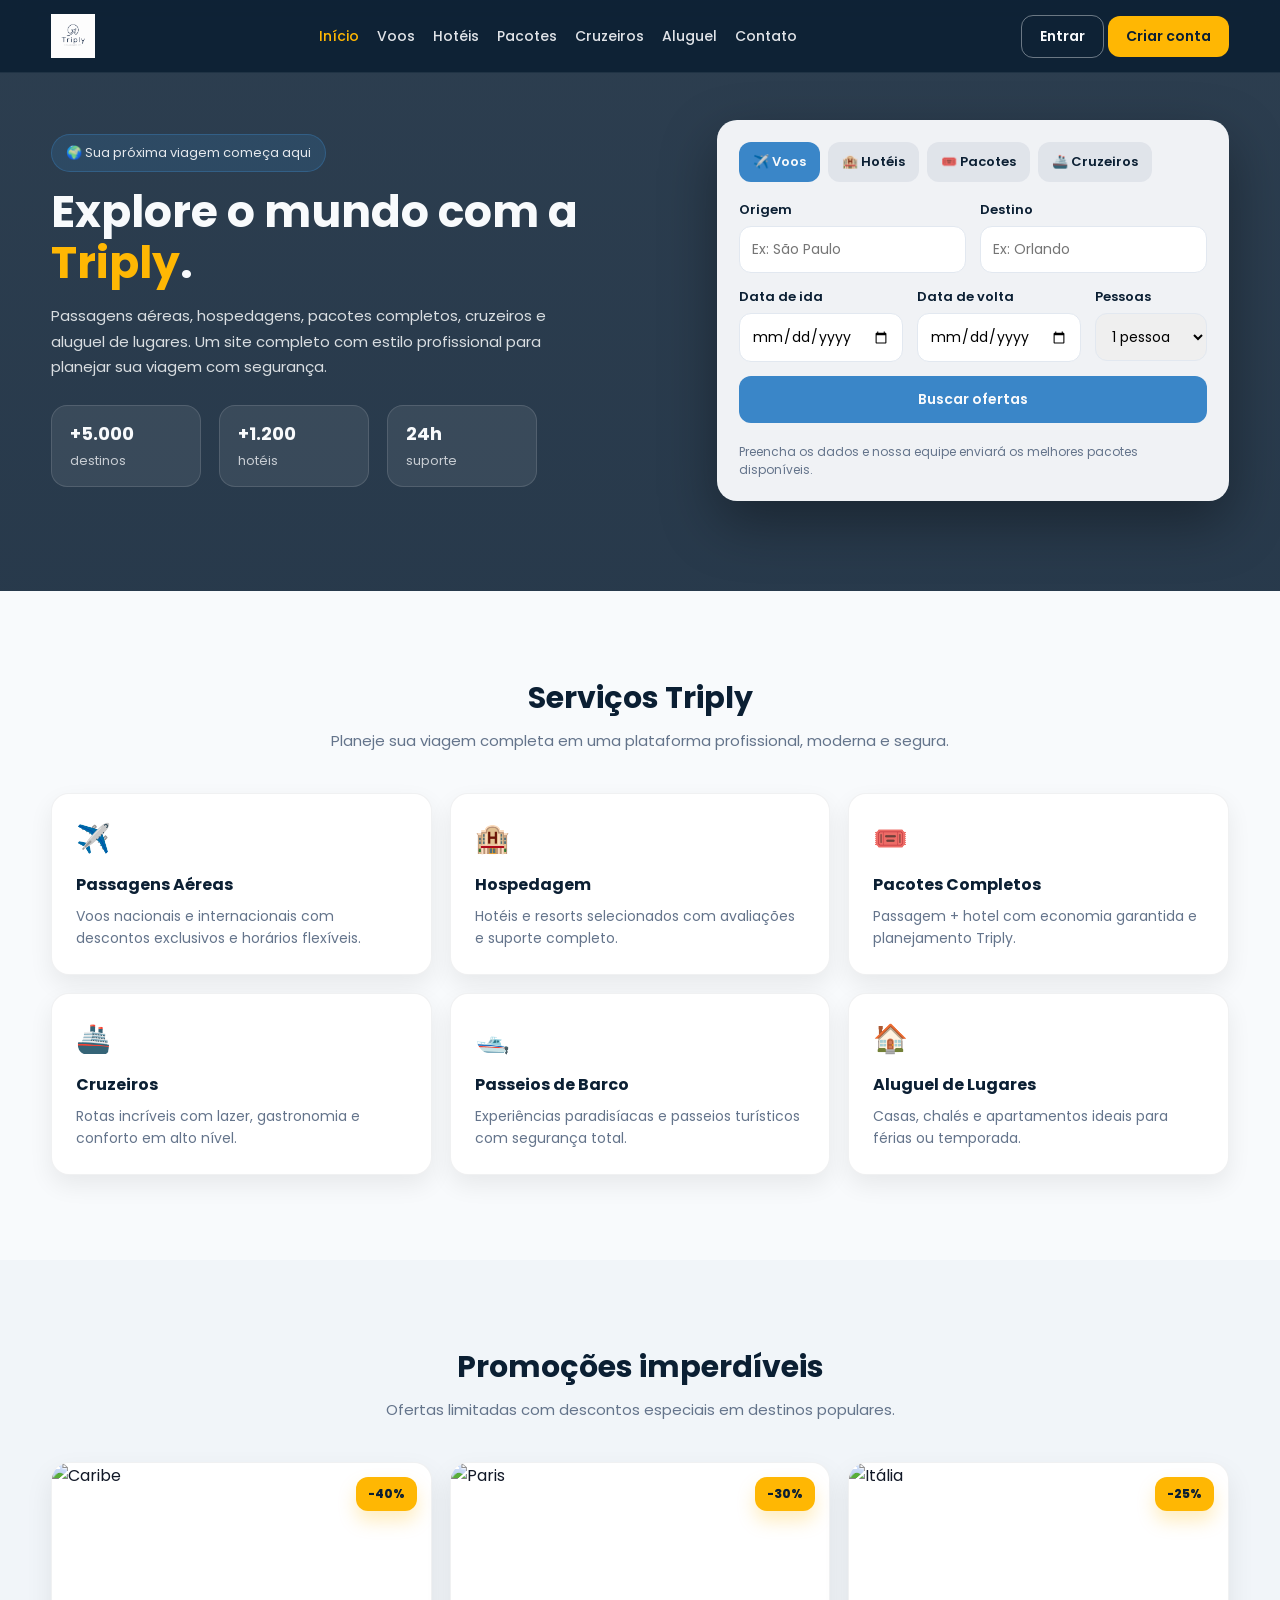
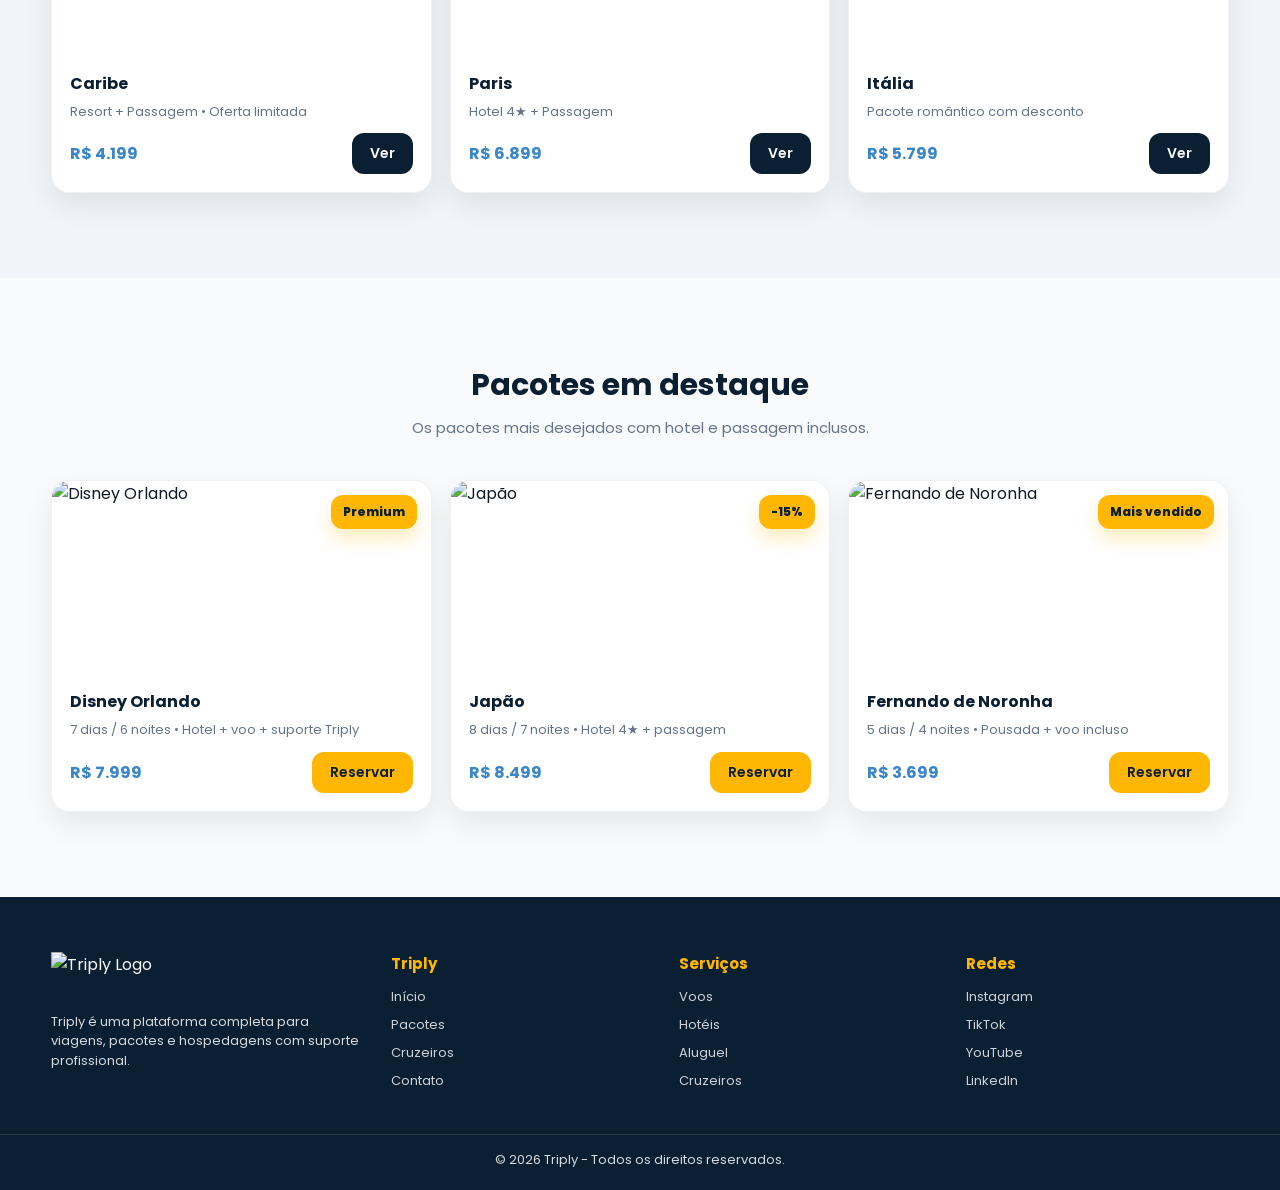
==== assets/index.html @ f58b3bc0 "salvo" ====
<!DOCTYPE html>
<html lang="pt-BR">
<head>
  <meta charset="UTF-8" />
  <meta name="viewport" content="width=device-width, initial-scale=1.0" />
  <title>Triply | Viaje. Descubra. Viva.</title>

  <link rel="preconnect" href="https://fonts.googleapis.com">
  <link rel="preconnect" href="https://fonts.gstatic.com" crossorigin>

  <link href="https://fonts.googleapis.com/css2?family=Poppins:wght@300;400;500;600;700&display=swap" rel="stylesheet">

  <link rel="stylesheet" href="style.css">
</head>

<body>

  <!-- HEADER -->
  <header class="header">
    <div class="container header-inner">

        <a href="index.html">
        <img src="/assets/logo.png" alt="Logo Triply" class="brand-logo">
      </a>

      <nav class="nav">
        <a class="active" href="index.html">Início</a>
        <a href="voos.html">Voos</a>
        <a href="hoteis.html">Hotéis</a>
        <a href="pacotes.html">Pacotes</a>
        <a href="cruzeiros.html">Cruzeiros</a>
        <a href="aluguel.html">Aluguel</a>
        <a href="contato.html">Contato</a>
      </nav>

      <div class="header-actions">
        <a class="btn btn-outline" href="#">Entrar</a>
        <a class="btn btn-primary" href="#">Criar conta</a>
      </div>

    </div>
  </header>

  <!-- HERO -->
  <section class="hero" id="inicio" style="background-image:url('https://images.unsplash.com/photo-1500530855697-b586d89ba3ee?auto=format&fit=crop&w=1600&q=80');">
    <div class="container">

      <div class="hero-inner">

        <div class="hero-text">
          <p class="hero-badge">🌍 Sua próxima viagem começa aqui</p>

          <h1>Explore o mundo com a <span>Triply</span>.</h1>

          <p class="hero-subtitle">
            Passagens aéreas, hospedagens, pacotes completos, cruzeiros e aluguel de lugares.
            Um site completo com estilo profissional para planejar sua viagem com segurança.
          </p>

          <div class="hero-stats">
            <div class="stat">
              <strong>+5.000</strong>
              <span>destinos</span>
            </div>

            <div class="stat">
              <strong>+1.200</strong>
              <span>hotéis</span>
            </div>

            <div class="stat">
              <strong>24h</strong>
              <span>suporte</span>
            </div>
          </div>
        </div>

        <!-- SEARCH BOX -->
        <div class="search-box">

          <div class="search-tabs">
            <button class="tab active" type="button">✈️ Voos</button>
            <button class="tab" type="button">🏨 Hotéis</button>
            <button class="tab" type="button">🎟️ Pacotes</button>
            <button class="tab" type="button">🚢 Cruzeiros</button>
          </div>

          <form class="search-form">

            <div class="form-row">
              <div class="form-group">
                <label for="origem">Origem</label>
                <input type="text" id="origem" placeholder="Ex: São Paulo" required>
              </div>

              <div class="form-group">
                <label for="destino">Destino</label>
                <input type="text" id="destino" placeholder="Ex: Orlando" required>
              </div>
            </div>

            <div class="form-row three">
              <div class="form-group">
                <label for="ida">Data de ida</label>
                <input type="date" id="ida" required>
              </div>

              <div class="form-group">
                <label for="volta">Data de volta</label>
                <input type="date" id="volta">
              </div>

              <div class="form-group">
                <label for="pessoas">Pessoas</label>
                <select id="pessoas">
                  <option>1 pessoa</option>
                  <option>2 pessoas</option>
                  <option>3 pessoas</option>
                  <option>4 pessoas</option>
                  <option>5+ pessoas</option>
                </select>
              </div>
            </div>

            <button class="btn btn-search" type="submit">Buscar ofertas</button>

            <p class="search-note">
              Preencha os dados e nossa equipe enviará os melhores pacotes disponíveis.
            </p>

          </form>
        </div>

      </div>
    </div>
  </section>

  <!-- SERVICES -->
  <section class="section" id="servicos">
    <div class="container">

      <div class="section-header">
        <h2>Serviços Triply</h2>
        <p>
          Planeje sua viagem completa em uma plataforma profissional, moderna e segura.
        </p>
      </div>

      <div class="service-grid">

        <article class="service-card">
          <div class="service-icon">✈️</div>
          <h3>Passagens Aéreas</h3>
          <p>Voos nacionais e internacionais com descontos exclusivos e horários flexíveis.</p>
        </article>

        <article class="service-card">
          <div class="service-icon">🏨</div>
          <h3>Hospedagem</h3>
          <p>Hotéis e resorts selecionados com avaliações e suporte completo.</p>
        </article>

        <article class="service-card">
          <div class="service-icon">🎟️</div>
          <h3>Pacotes Completos</h3>
          <p>Passagem + hotel com economia garantida e planejamento Triply.</p>
        </article>

        <article class="service-card">
          <div class="service-icon">🚢</div>
          <h3>Cruzeiros</h3>
          <p>Rotas incríveis com lazer, gastronomia e conforto em alto nível.</p>
        </article>

        <article class="service-card">
          <div class="service-icon">🛥️</div>
          <h3>Passeios de Barco</h3>
          <p>Experiências paradisíacas e passeios turísticos com segurança total.</p>
        </article>

        <article class="service-card">
          <div class="service-icon">🏠</div>
          <h3>Aluguel de Lugares</h3>
          <p>Casas, chalés e apartamentos ideais para férias ou temporada.</p>
        </article>

      </div>
    </div>
  </section>

  <!-- PROMOÇÕES -->
  <section class="section section-muted" id="promocoes">
    <div class="container">

      <div class="section-header">
        <h2>Promoções imperdíveis</h2>
        <p>Ofertas limitadas com descontos especiais em destinos populares.</p>
      </div>

      <div class="cards-grid">

        <article class="card">
          <div class="card-img-wrap">
            <span class="tag">-40%</span>
            <img src="https://images.unsplash.com/photo-1500375592092-40eb2168fd21?auto=format&fit=crop&w=1400&q=80" alt="Caribe">
          </div>
          <div class="card-body">
            <h3>Caribe</h3>
            <p>Resort + Passagem • Oferta limitada</p>
            <div class="card-footer">
              <strong>R$ 4.199</strong>
              <a href="pacotes.html" class="btn btn-dark">Ver</a>
            </div>
          </div>
        </article>

        <article class="card">
          <div class="card-img-wrap">
            <span class="tag">-30%</span>
            <img src="https://images.unsplash.com/photo-1544989164-31dc3c645987?auto=format&fit=crop&w=1400&q=80" alt="Paris">
          </div>
          <div class="card-body">
            <h3>Paris</h3>
            <p>Hotel 4★ + Passagem</p>
            <div class="card-footer">
              <strong>R$ 6.899</strong>
              <a href="pacotes.html" class="btn btn-dark">Ver</a>
            </div>
          </div>
        </article>

        <article class="card">
          <div class="card-img-wrap">
            <span class="tag">-25%</span>
            <img src="https://images.unsplash.com/photo-1526481280695-3c687fd5432c?auto=format&fit=crop&w=1400&q=80" alt="Itália">
          </div>
          <div class="card-body">
            <h3>Itália</h3>
            <p>Pacote romântico com desconto</p>
            <div class="card-footer">
              <strong>R$ 5.799</strong>
              <a href="pacotes.html" class="btn btn-dark">Ver</a>
            </div>
          </div>
        </article>

      </div>
    </div>
  </section>

  <!-- PACOTES EM DESTAQUE -->
  <section class="section" id="pacotes">
    <div class="container">

      <div class="section-header">
        <h2>Pacotes em destaque</h2>
        <p>Os pacotes mais desejados com hotel e passagem inclusos.</p>
      </div>

      <div class="cards-grid">

        <article class="card">
          <div class="card-img-wrap">
            <span class="tag">Premium</span>
            <img src="https://images.unsplash.com/photo-1502920514313-52581002a659?auto=format&fit=crop&w=1400&q=80" alt="Disney Orlando">
          </div>
          <div class="card-body">
            <h3>Disney Orlando</h3>
            <p>7 dias / 6 noites • Hotel + voo + suporte Triply</p>
            <div class="card-footer">
              <strong>R$ 7.999</strong>
              <a href="pacotes.html" class="btn btn-primary">Reservar</a>
            </div>
          </div>
        </article>

        <article class="card">
          <div class="card-img-wrap">
            <span class="tag">-15%</span>
            <img src="https://images.unsplash.com/photo-1505761671935-60b3a7427bad?auto=format&fit=crop&w=1400&q=80" alt="Japão">
          </div>
          <div class="card-body">
            <h3>Japão</h3>
            <p>8 dias / 7 noites • Hotel 4★ + passagem</p>
            <div class="card-footer">
              <strong>R$ 8.499</strong>
              <a href="pacotes.html" class="btn btn-primary">Reservar</a>
            </div>
          </div>
        </article>

        <article class="card">
          <div class="card-img-wrap">
            <span class="tag">Mais vendido</span>
            <img src="https://images.unsplash.com/photo-1526779259212-939e64788e3f?auto=format&fit=crop&w=1400&q=80" alt="Fernando de Noronha">
          </div>
          <div class="card-body">
            <h3>Fernando de Noronha</h3>
            <p>5 dias / 4 noites • Pousada + voo incluso</p>
            <div class="card-footer">
              <strong>R$ 3.699</strong>
              <a href="pacotes.html" class="btn btn-primary">Reservar</a>
            </div>
          </div>
        </article>

      </div>
    </div>
  </section>

  <!-- FOOTER -->
  <footer class="footer">
    <div class="container footer-inner">

      <div class="footer-brand">
        <img src="assets/logo.png" alt="Triply Logo" class="footer-logo">
        <p>Triply é uma plataforma completa para viagens, pacotes e hospedagens com suporte profissional.</p>
      </div>

      <div class="footer-col">
        <h4>Triply</h4>
        <a href="index.html">Início</a>
        <a href="pacotes.html">Pacotes</a>
        <a href="cruzeiros.html">Cruzeiros</a>
        <a href="contato.html">Contato</a>
      </div>

      <div class="footer-col">
        <h4>Serviços</h4>
        <a href="voos.html">Voos</a>
        <a href="hoteis.html">Hotéis</a>
        <a href="aluguel.html">Aluguel</a>
        <a href="cruzeiros.html">Cruzeiros</a>
      </div>

      <div class="footer-col">
        <h4>Redes</h4>
        <a href="#">Instagram</a>
        <a href="#">TikTok</a>
        <a href="#">YouTube</a>
        <a href="#">LinkedIn</a>
      </div>

    </div>

    <div class="footer-bottom">
      <p>© 2026 Triply - Todos os direitos reservados.</p>
    </div>
  </footer>

</body>
</html>
---- assets/style.css ----
:root {
  --dark-blue: #0B1F33;
  --blue: #3A86C8;
  --yellow: #FFB703;
  --white: #F8FAFC;
  --black: #111827;
  --muted: #f1f5f9;
  --gray: #64748b;
}

* {
  margin: 0;
  padding: 0;
  box-sizing: border-box;
  font-family: "Poppins", sans-serif;
}

html {
  scroll-behavior: smooth;
}

body {
  background: var(--white);
  color: var(--black);
  overflow-x: hidden;
}

img {
  max-width: 100%;
  display: block;
}

.container {
  width: 92%;
  max-width: 1200px;
  margin: auto;
}

/* BUTTONS */
.btn {
  display: inline-flex;
  align-items: center;
  justify-content: center;
  text-decoration: none;
  border: none;
  cursor: pointer;
  font-weight: 600;
  border-radius: 12px;
  padding: 10px 18px;
  transition: 0.25s;
  font-size: 14px;
}

.btn-primary {
  background: var(--yellow);
  color: var(--dark-blue);
}

.btn-primary:hover {
  transform: translateY(-2px);
  box-shadow: 0 12px 25px rgba(255, 183, 3, 0.35);
}

.btn-outline {
  background: transparent;
  color: var(--white);
  border: 1px solid rgba(248, 250, 252, 0.4);
}

.btn-outline:hover {
  border-color: var(--yellow);
  color: var(--yellow);
}

.btn-dark {
  background: var(--dark-blue);
  color: var(--white);
}

.btn-dark:hover {
  background: var(--blue);
}

/* HEADER */
.header {
  position: fixed;
  top: 0;
  width: 100%;
  z-index: 999;
  padding: 14px 0;
  background: rgba(11, 31, 51, 0.88);
  backdrop-filter: blur(14px);
  border-bottom: 1px solid rgba(248, 250, 252, 0.08);
}

.header-inner {
  display: flex;
  align-items: center;
  justify-content: space-between;
  gap: 18px;
}

.brand-logo {
  height: 44px;
}

.nav {
  display: flex;
  gap: 18px;
}

.nav a {
  color: rgba(248, 250, 252, 0.9);
  text-decoration: none;
  font-size: 14px;
  font-weight: 500;
  transition: 0.25s;
}

.nav a:hover,
.nav a.active {
  color: var(--yellow);
}

/* HERO */
.hero {
  padding-top: 120px;
  padding-bottom: 90px;
  background-size: cover;
  background-position: center;
  position: relative;
}

.hero::before {
  content: "";
  position: absolute;
  inset: 0;
  background: linear-gradient(rgba(11, 31, 51, 0.86), rgba(11, 31, 51, 0.88));
}

.hero .container {
  position: relative;
  z-index: 2;
}

.hero-inner {
  display: grid;
  grid-template-columns: 1.1fr 0.9fr;
  gap: 40px;
  align-items: center;
}

.hero-badge {
  display: inline-block;
  background: rgba(58, 134, 200, 0.18);
  color: rgba(248, 250, 252, 0.9);
  border: 1px solid rgba(58, 134, 200, 0.35);
  padding: 8px 14px;
  border-radius: 999px;
  font-size: 13px;
  margin-bottom: 15px;
}

.hero-text h1 {
  color: var(--white);
  font-size: 44px;
  line-height: 1.15;
  margin-bottom: 15px;
}

.hero-text h1 span {
  color: var(--yellow);
}

.hero-subtitle {
  color: rgba(248, 250, 252, 0.85);
  font-size: 15px;
  line-height: 1.7;
  max-width: 520px;
}

.hero-stats {
  margin-top: 25px;
  display: flex;
  gap: 18px;
  flex-wrap: wrap;
}

.stat {
  background: rgba(248, 250, 252, 0.08);
  border: 1px solid rgba(248, 250, 252, 0.12);
  border-radius: 16px;
  padding: 14px 18px;
  min-width: 150px;
}

.stat strong {
  color: var(--white);
  font-size: 18px;
  display: block;
}

.stat span {
  color: rgba(248, 250, 252, 0.75);
  font-size: 13px;
}

/* SEARCH BOX */
.search-box {
  background: rgba(248, 250, 252, 0.96);
  border-radius: 20px;
  padding: 22px;
  box-shadow: 0 22px 55px rgba(0, 0, 0, 0.35);
}

.search-tabs {
  display: flex;
  gap: 8px;
  flex-wrap: wrap;
  margin-bottom: 18px;
}

.tab {
  border: none;
  background: rgba(148, 163, 184, 0.18);
  padding: 10px 14px;
  border-radius: 12px;
  font-weight: 600;
  font-size: 13px;
  cursor: pointer;
  transition: 0.25s;
  color: var(--dark-blue);
}

.tab.active {
  background: var(--blue);
  color: var(--white);
}

.search-form {
  display: flex;
  flex-direction: column;
  gap: 14px;
}

.form-row {
  display: grid;
  grid-template-columns: repeat(2, 1fr);
  gap: 14px;
}

.form-row.three {
  grid-template-columns: repeat(3, 1fr);
}

.form-group label {
  display: block;
  font-size: 13px;
  font-weight: 600;
  color: var(--dark-blue);
  margin-bottom: 6px;
}

.form-group input,
.form-group select {
  width: 100%;
  padding: 12px;
  border-radius: 12px;
  border: 1px solid #e2e8f0;
  outline: none;
  font-size: 14px;
}

.form-group input:focus,
.form-group select:focus {
  border: 1px solid var(--blue);
}

.btn-search {
  width: 100%;
  padding: 13px;
  background: var(--blue);
  color: var(--white);
}

.btn-search:hover {
  transform: translateY(-2px);
  box-shadow: 0 15px 35px rgba(58, 134, 200, 0.35);
}

.search-note {
  font-size: 12px;
  color: var(--gray);
  margin-top: 6px;
  line-height: 1.5;
}

/* SECTIONS */
.section {
  padding: 85px 0;
}

.section-muted {
  background: var(--muted);
}

.section-header {
  text-align: center;
  margin-bottom: 40px;
}

.section-header h2 {
  font-size: 30px;
  color: var(--dark-blue);
  margin-bottom: 8px;
}

.section-header p {
  color: var(--gray);
  font-size: 15px;
  max-width: 650px;
  margin: auto;
  line-height: 1.6;
}

/* SERVICES */
.service-grid {
  display: grid;
  grid-template-columns: repeat(3, 1fr);
  gap: 18px;
}

.service-card {
  background: white;
  border-radius: 18px;
  padding: 24px;
  box-shadow: 0 10px 25px rgba(0, 0, 0, 0.07);
  transition: 0.25s;
  border: 1px solid rgba(15, 23, 42, 0.06);
}

.service-card:hover {
  transform: translateY(-6px);
  border-left: 5px solid var(--yellow);
}

.service-icon {
  font-size: 28px;
  margin-bottom: 12px;
}

.service-card h3 {
  font-size: 16px;
  color: var(--dark-blue);
  margin-bottom: 8px;
}

.service-card p {
  font-size: 14px;
  color: var(--gray);
  line-height: 1.6;
}

/* GRID CARDS */
.cards-grid {
  display: grid;
  grid-template-columns: repeat(3, 1fr);
  gap: 18px;
}

/* CARD BASE */
.card {
  background: white;
  border-radius: 18px;
  overflow: hidden;
  box-shadow: 0 12px 28px rgba(0, 0, 0, 0.08);
  border: 1px solid rgba(15, 23, 42, 0.06);
  transition: 0.25s;
}

.card:hover {
  transform: translateY(-6px);
}

.card img {
  width: 100%;
  height: 190px;
  object-fit: cover;
}

.card-body {
  padding: 18px;
}

.card-body h3 {
  font-size: 16px;
  color: var(--dark-blue);
  margin-bottom: 6px;
}

.card-body p {
  font-size: 13px;
  color: var(--gray);
  margin-bottom: 12px;
  line-height: 1.5;
}

.card-footer {
  display: flex;
  justify-content: space-between;
  align-items: center;
  gap: 12px;
}

.card-footer strong {
  font-size: 16px;
  color: var(--blue);
}

/* TAG DISCOUNT */
.tag {
  position: absolute;
  top: 14px;
  right: 14px;
  background: var(--yellow);
  color: var(--dark-blue);
  padding: 8px 12px;
  border-radius: 12px;
  font-weight: 800;
  font-size: 12px;
  box-shadow: 0 10px 18px rgba(255, 183, 3, 0.25);
}

.card-img-wrap {
  position: relative;
}

/* CONTACT */
.contact-grid {
  display: grid;
  grid-template-columns: 1.2fr 0.8fr;
  gap: 20px;
  align-items: start;
}

.contact-form {
  background: white;
  border-radius: 18px;
  padding: 22px;
  box-shadow: 0 12px 28px rgba(0, 0, 0, 0.07);
  border: 1px solid rgba(15, 23, 42, 0.06);
  display: flex;
  flex-direction: column;
  gap: 14px;
}

.input-row {
  display: grid;
  grid-template-columns: repeat(2, 1fr);
  gap: 14px;
}

.input-group label {
  display: block;
  margin-bottom: 6px;
  font-weight: 600;
  font-size: 13px;
  color: var(--dark-blue);
}

.input-group input,
.input-group textarea {
  width: 100%;
  padding: 12px;
  border-radius: 12px;
  border: 1px solid #e2e8f0;
  outline: none;
  font-size: 14px;
}

.input-group textarea {
  height: 120px;
  resize: none;
}

.input-group input:focus,
.input-group textarea:focus {
  border: 1px solid var(--blue);
}

.contact-info {
  display: flex;
  flex-direction: column;
  gap: 14px;
}

.info-box {
  background: white;
  border-radius: 18px;
  padding: 18px;
  box-shadow: 0 12px 28px rgba(0, 0, 0, 0.06);
  border: 1px solid rgba(15, 23, 42, 0.06);
}

.info-box h3 {
  color: var(--dark-blue);
  font-size: 15px;
  margin-bottom: 8px;
}

.info-box p {
  color: var(--gray);
  font-size: 13px;
  line-height: 1.6;
}

.info-box.highlight {
  background: linear-gradient(135deg, rgba(58, 134, 200, 0.18), rgba(255, 183, 3, 0.16));
  border: 1px solid rgba(58, 134, 200, 0.25);
}

/* FOOTER */
.footer {
  background: var(--dark-blue);
  padding: 55px 0 20px;
  color: var(--white);
}

.footer-inner {
  display: grid;
  grid-template-columns: 1.2fr repeat(3, 1fr);
  gap: 25px;
}

.footer-logo {
  height: 50px;
  margin-bottom: 10px;
}

.footer-brand p {
  opacity: 0.85;
  font-size: 13px;
  line-height: 1.5;
}

.footer-col h4 {
  margin-bottom: 12px;
  color: var(--yellow);
  font-size: 15px;
}

.footer-col a {
  display: block;
  text-decoration: none;
  color: rgba(248, 250, 252, 0.82);
  margin-bottom: 8px;
  font-size: 13px;
  transition: 0.25s;
}

.footer-col a:hover {
  color: var(--yellow);
}

.footer-bottom {
  border-top: 1px solid rgba(248, 250, 252, 0.14);
  margin-top: 35px;
  padding-top: 15px;
  text-align: center;
  opacity: 0.85;
  font-size: 13px;
}

/* RESPONSIVE */
@media (max-width: 1100px) {
  .hero-inner {
    grid-template-columns: 1fr;
  }

  .cards-grid {
    grid-template-columns: repeat(2, 1fr);
  }

  .service-grid {
    grid-template-columns: repeat(2, 1fr);
  }

  .contact-grid {
    grid-template-columns: 1fr;
  }

  .footer-inner {
    grid-template-columns: repeat(2, 1fr);
  }
}

@media (max-width: 720px) {
  .nav {
    display: none;
  }

  .hero-text h1 {
    font-size: 34px;
  }

  .form-row,
  .form-row.three {
    grid-template-columns: 1fr;
  }

  .service-grid {
    grid-template-columns: 1fr;
  }

  .cards-grid {
    grid-template-columns: 1fr;
  }

  .input-row {
    grid-template-columns: 1fr;
  }

  .footer-inner {
    grid-template-columns: 1fr;
  }
}

@media (max-width: 420px) {
  .hero-text h1 {
    font-size: 28px;
  }

  .hero-stats {
    flex-direction: column;
  }

  .stat {
    width: 100%;
  }
}
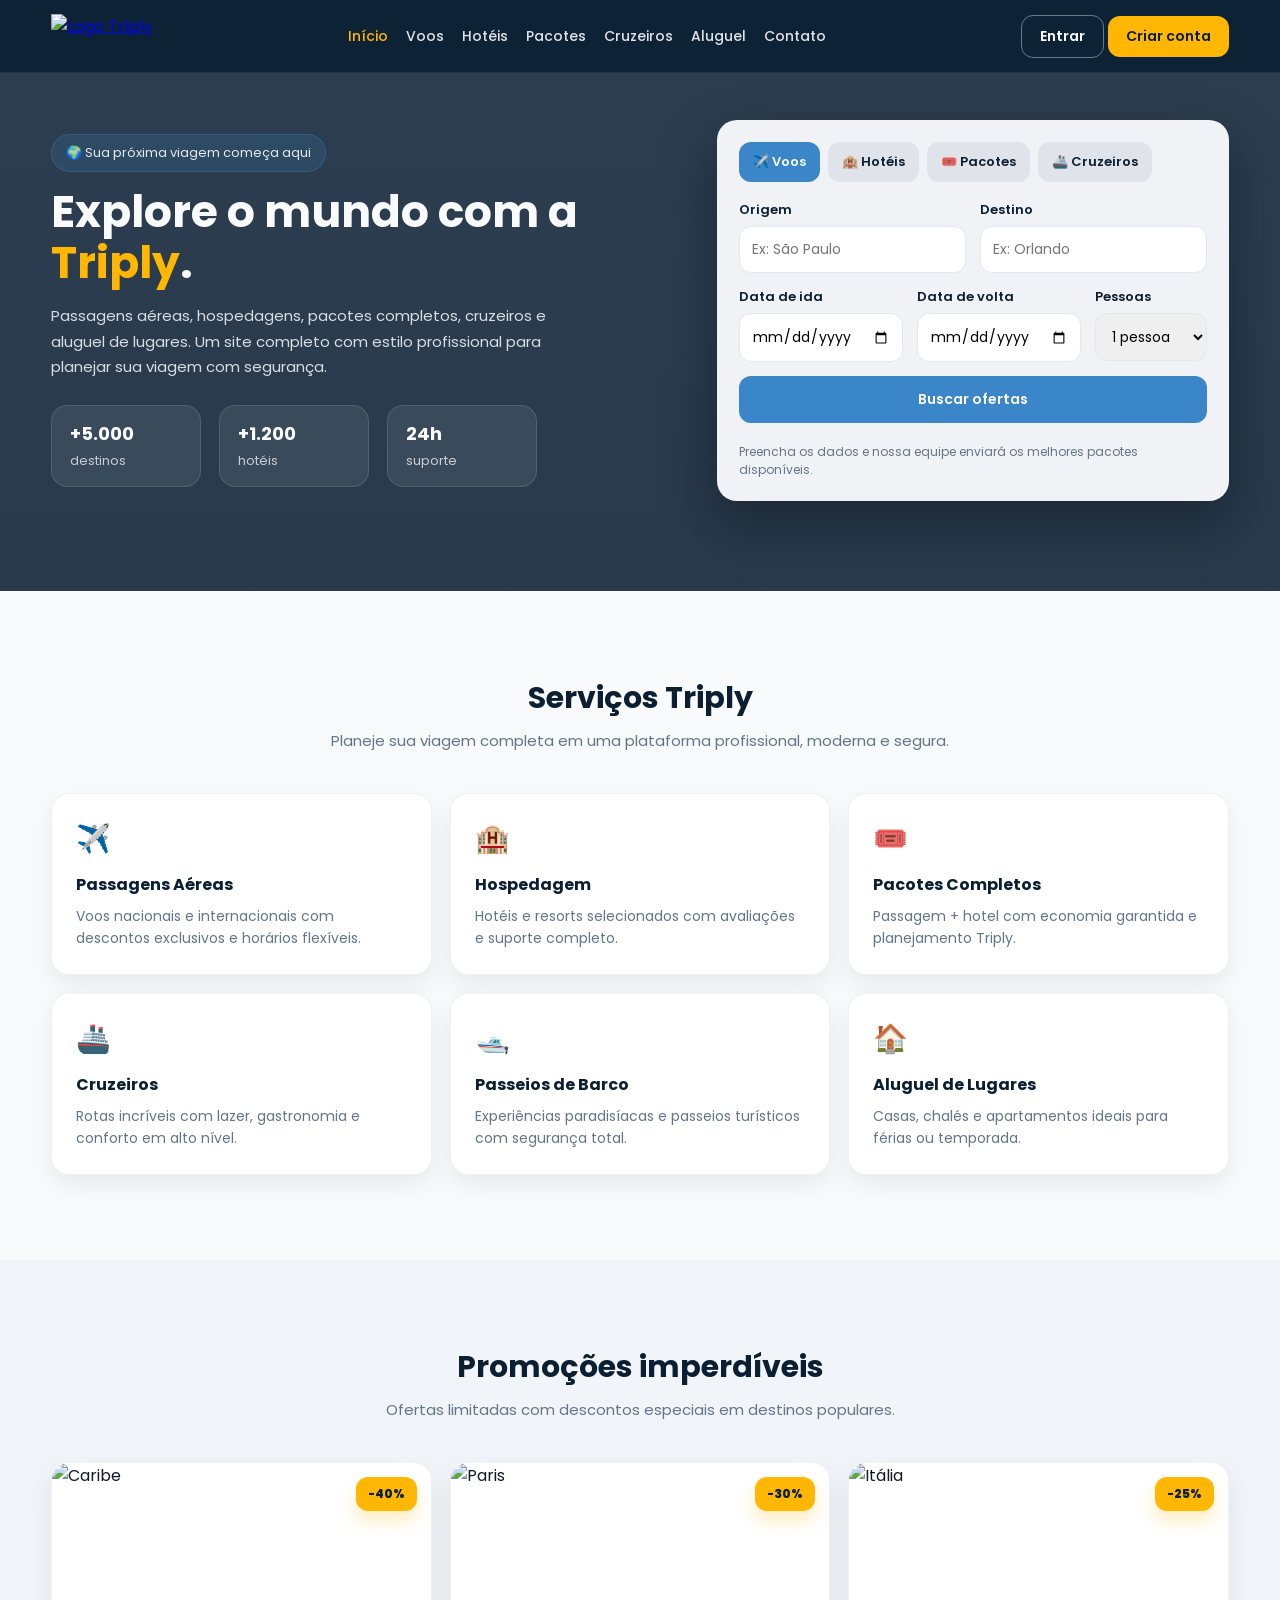
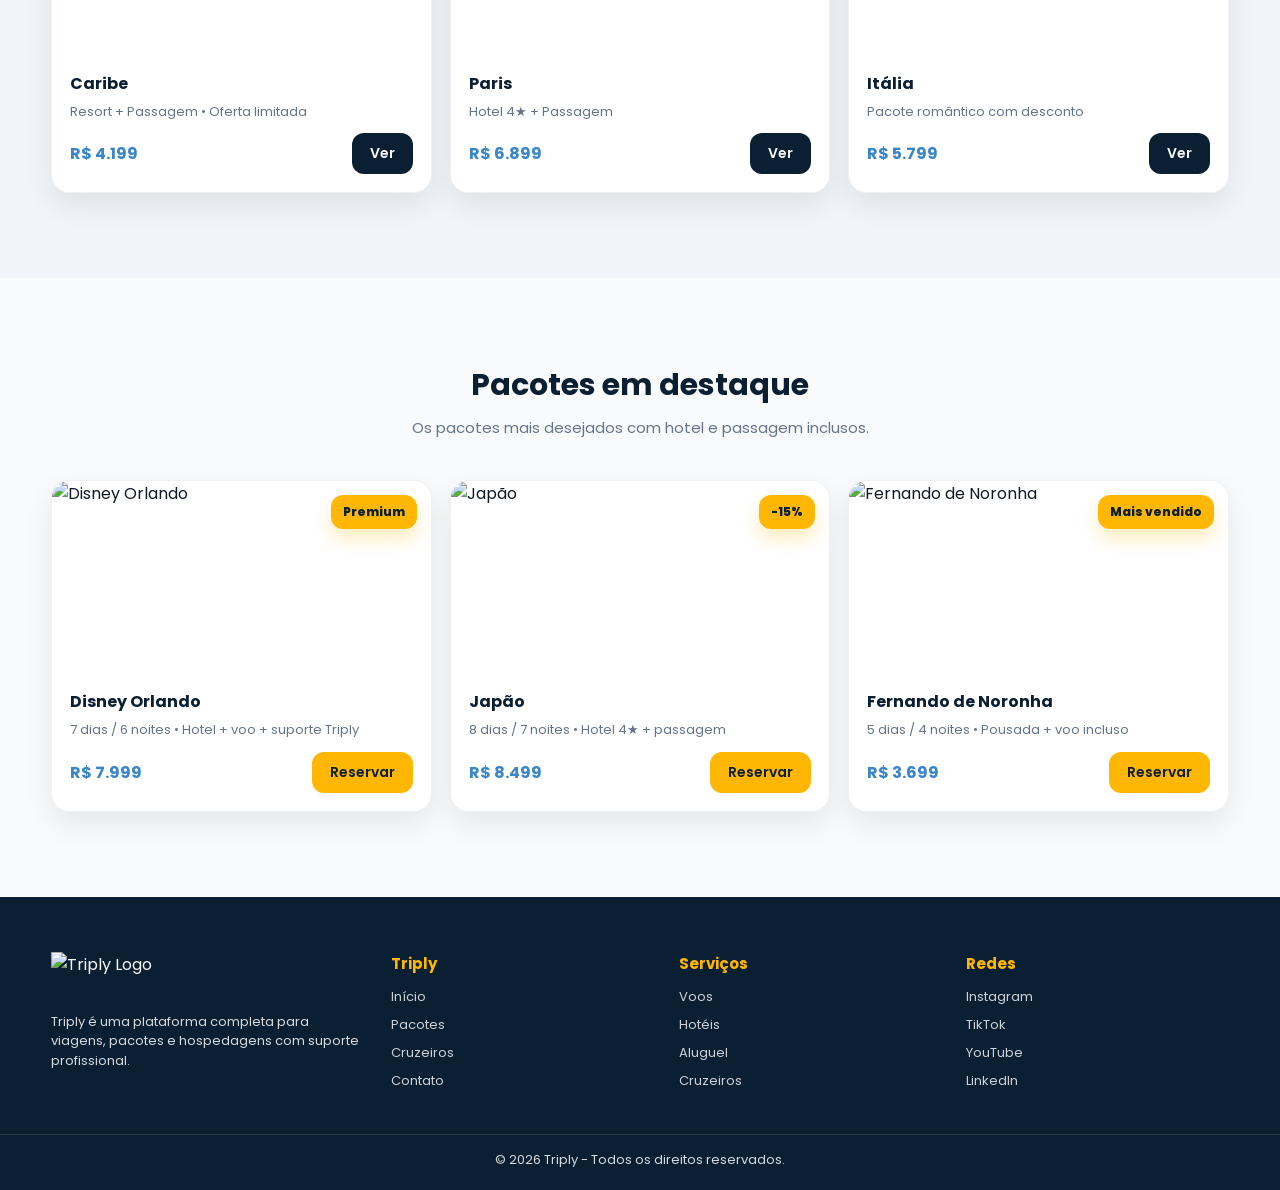
==== commit 5b721051: ".." ====
--- a/assets/index.html
+++ b/assets/index.html
@@ -19,8 +19,8 @@
   <header class="header">
     <div class="container header-inner">
 
-        <a href="index.html">
-        <img src="/assets/logo.png" alt="Logo Triply" class="brand-logo">
+       <a href="index.html">
+        <img src="assets/logo.png" alt="Logo Triply" class="brand-logo">
       </a>
 
       <nav class="nav">
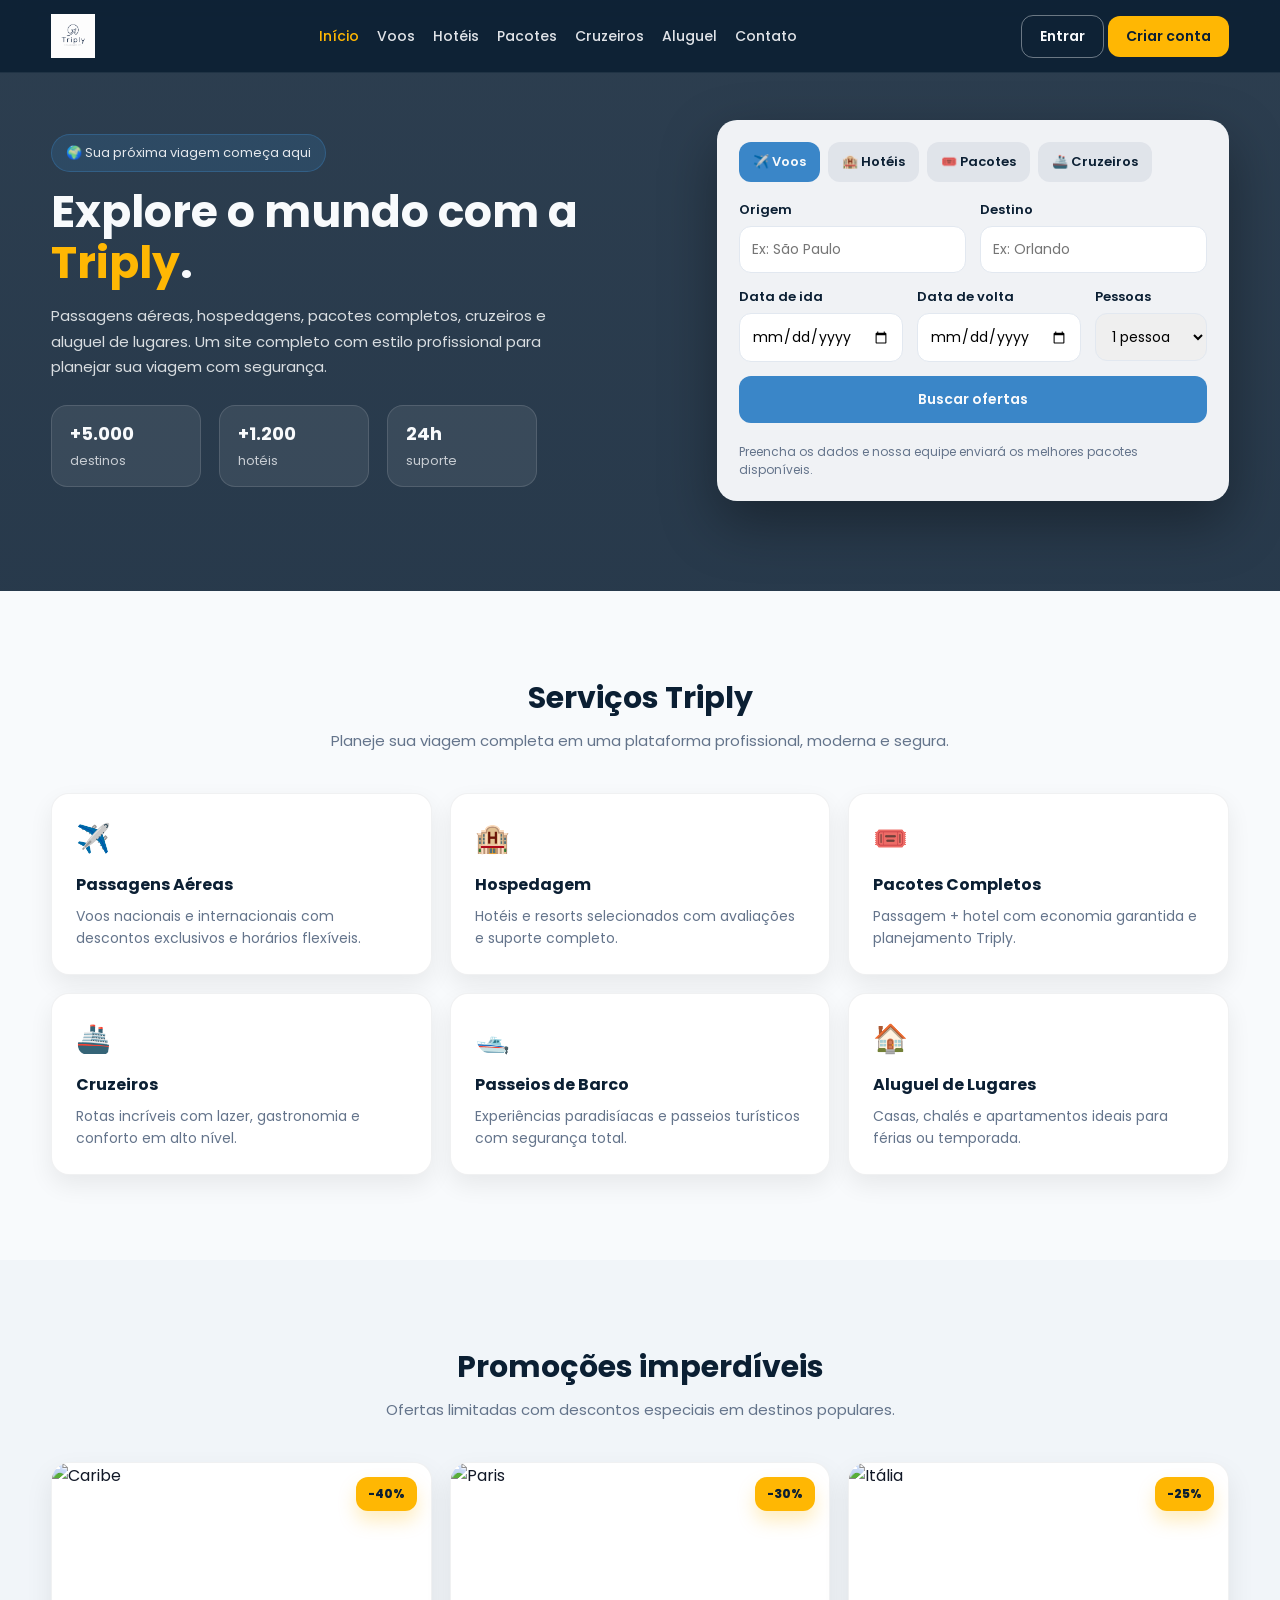
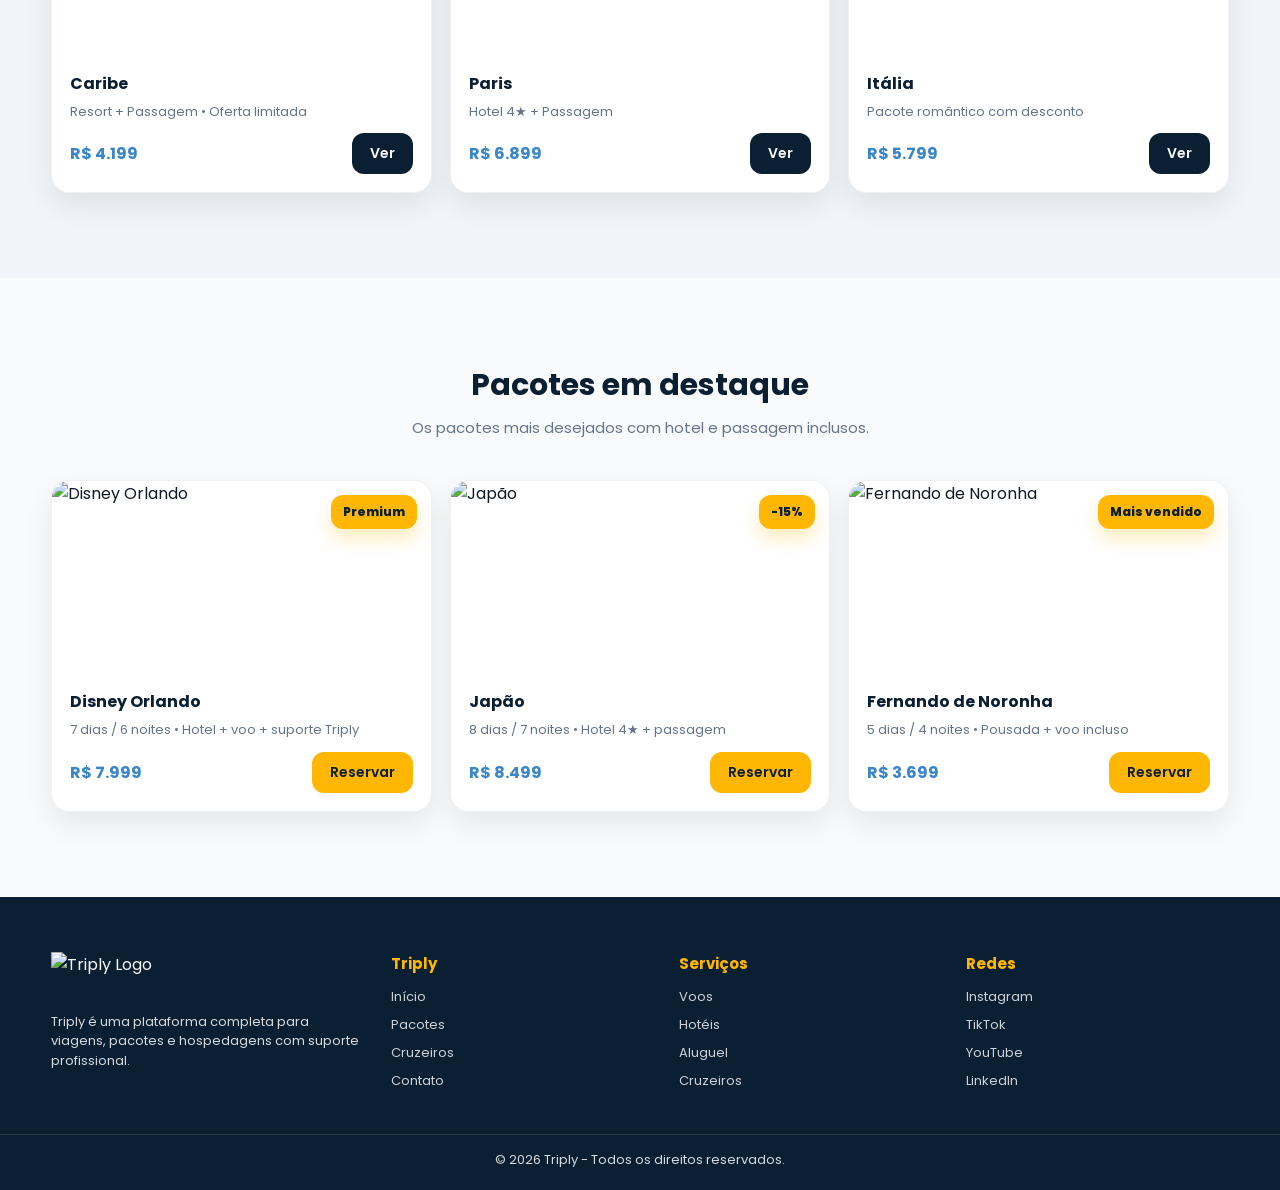
==== commit 2b8aaafc: "salvoo" ====
--- a/assets/index.html
+++ b/assets/index.html
@@ -19,8 +19,8 @@
   <header class="header">
     <div class="container header-inner">
 
-       <a href="index.html">
-        <img src="assets/logo.png" alt="Logo Triply" class="brand-logo">
+        <a href="index.html">
+        <img src="logo.png" alt="Logo Triply" class="brand-logo">
       </a>
 
       <nav class="nav">
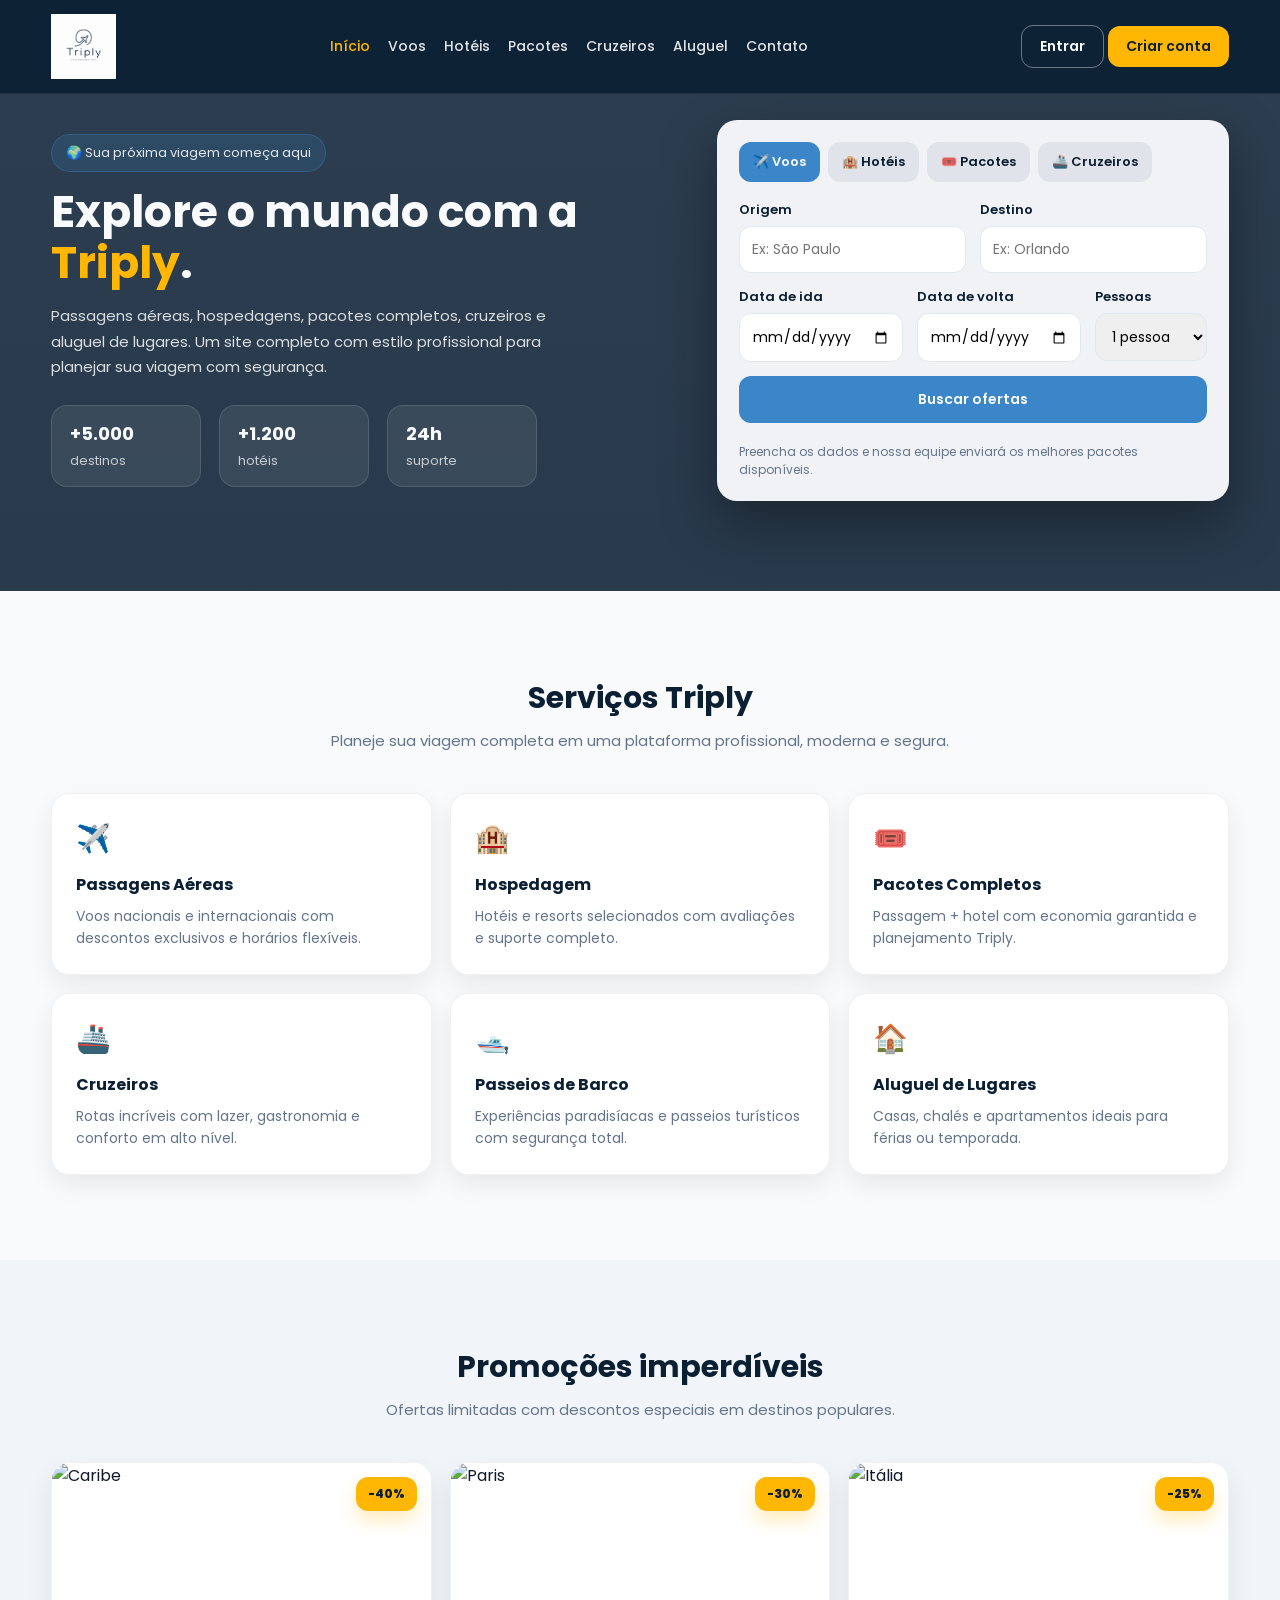
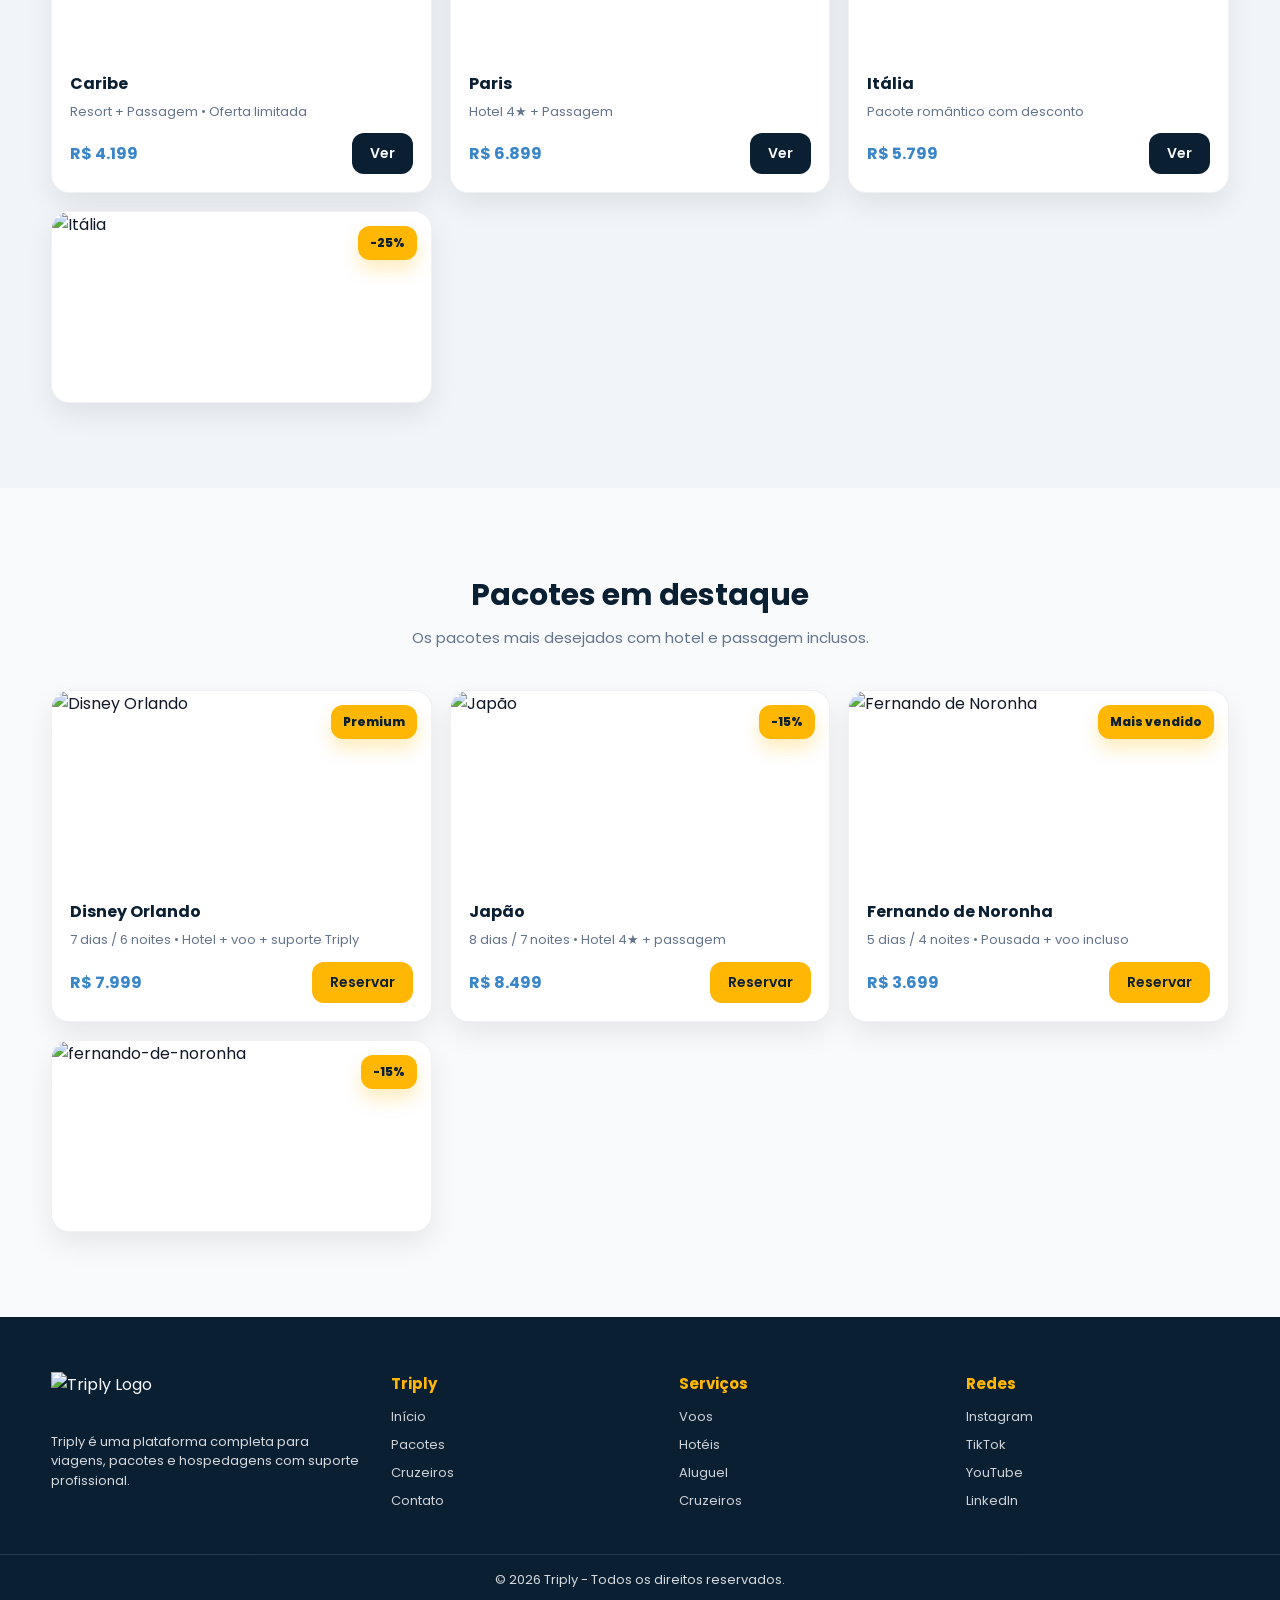
==== commit 46f00e86: "." ====
--- a/assets/index.html
+++ b/assets/index.html
@@ -234,6 +234,8 @@
             <span class="tag">-25%</span>
             <img src="https://images.unsplash.com/photo-1526481280695-3c687fd5432c?auto=format&fit=crop&w=1400&q=80" alt="Itália">
           </div>
+
+
           <div class="card-body">
             <h3>Itália</h3>
             <p>Pacote romântico com desconto</p>
@@ -243,7 +245,12 @@
             </div>
           </div>
         </article>
-
+        
+<article class="card">
+          <div class="card-img-wrap">
+            <span class="tag">-25%</span>
+            <img src="https://www1.folha.uol.com.br/turismo/2019/05/seis-viagens-de-carro-para-fazer-na-italia-durante-o-verao-europeu.shtml" alt="Itália">
+          </div>
       </div>
     </div>
   </section>
@@ -279,6 +286,7 @@
             <span class="tag">-15%</span>
             <img src="https://images.unsplash.com/photo-1505761671935-60b3a7427bad?auto=format&fit=crop&w=1400&q=80" alt="Japão">
           </div>
+
           <div class="card-body">
             <h3>Japão</h3>
             <p>8 dias / 7 noites • Hotel 4★ + passagem</p>
@@ -294,6 +302,7 @@
             <span class="tag">Mais vendido</span>
             <img src="https://images.unsplash.com/photo-1526779259212-939e64788e3f?auto=format&fit=crop&w=1400&q=80" alt="Fernando de Noronha">
           </div>
+
           <div class="card-body">
             <h3>Fernando de Noronha</h3>
             <p>5 dias / 4 noites • Pousada + voo incluso</p>
@@ -303,7 +312,11 @@
             </div>
           </div>
         </article>
-
+       <article class="card">
+          <div class="card-img-wrap">
+            <span class="tag">-15%</span>
+            <img src="https://revistasagarana.com.br/fernando-de-noronha/" alt=" fernando-de-noronha">
+          </div>
       </div>
     </div>
   </section>
--- a/assets/style.css
+++ b/assets/style.css
@@ -101,7 +101,9 @@
 }
 
 .brand-logo {
-  height: 44px;
+  height: 65px;
+  width: auto;
+  object-fit: contain;
 }
 
 .nav {
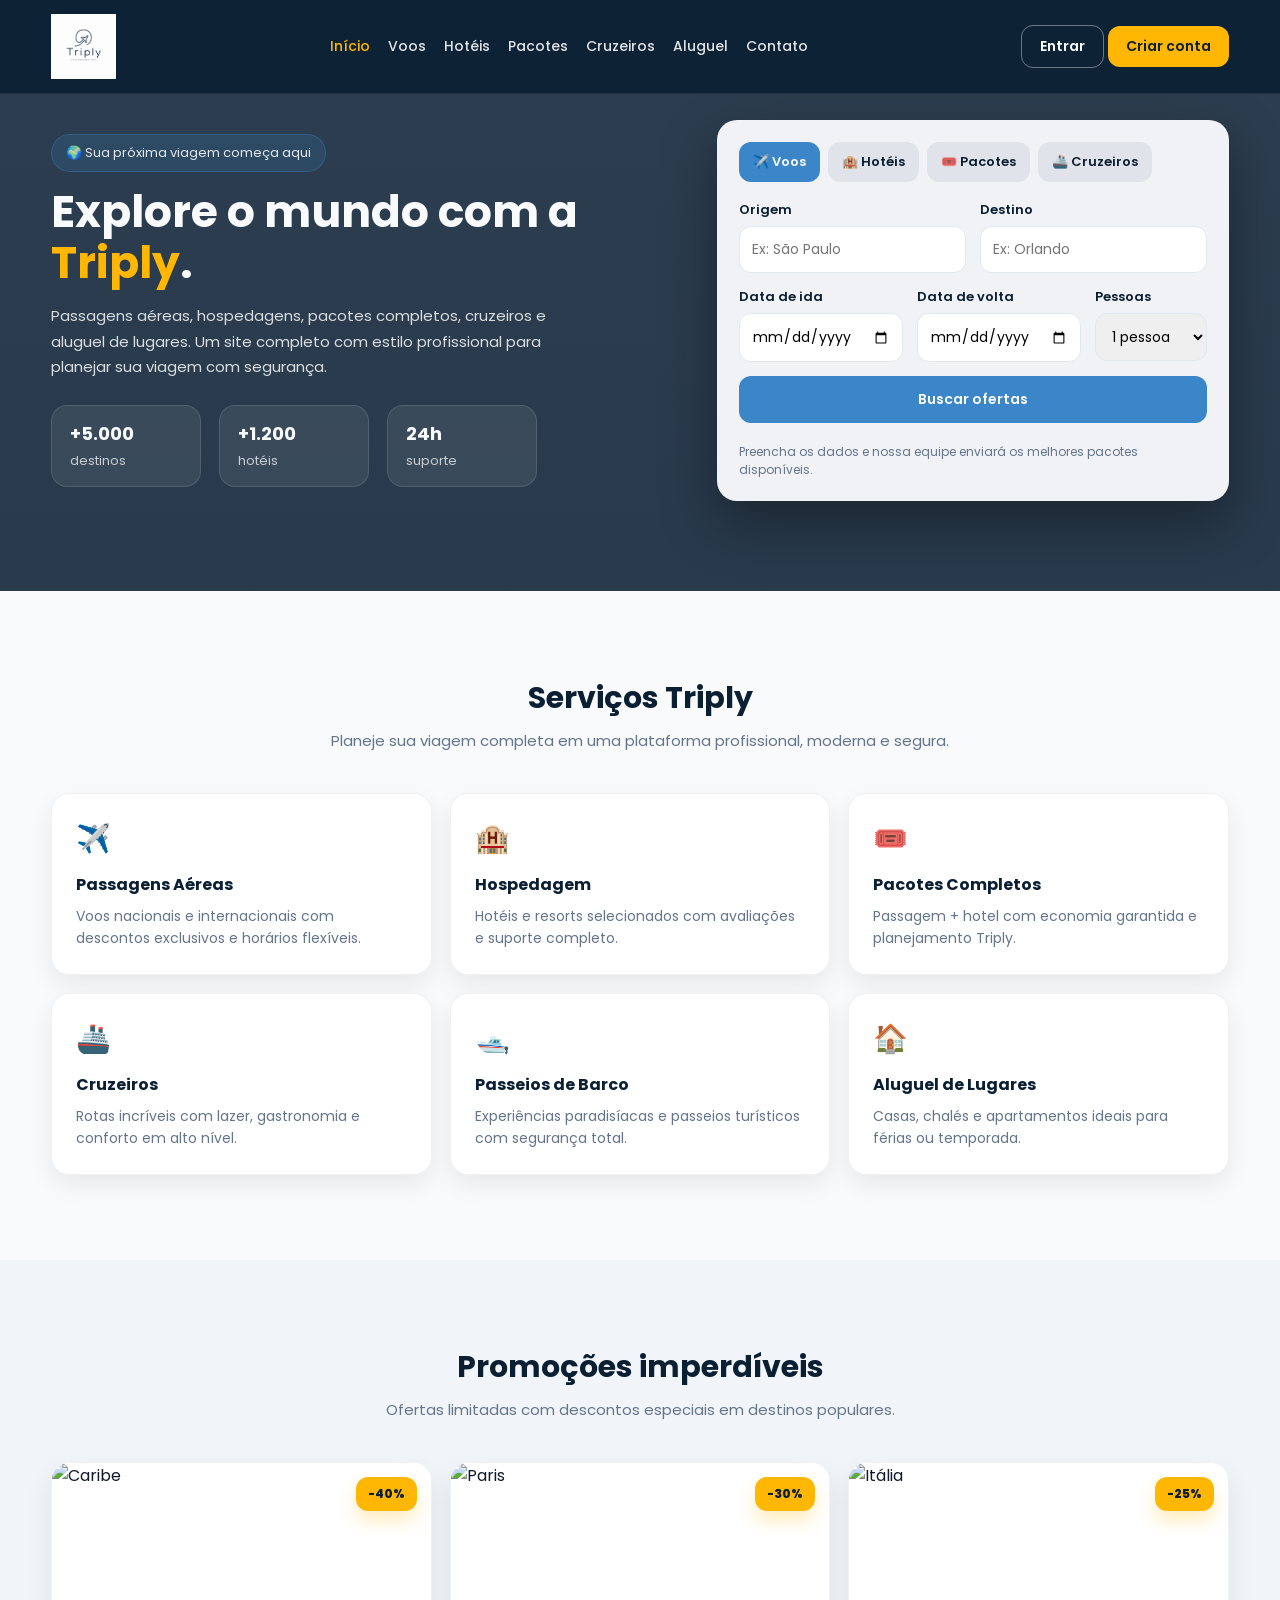
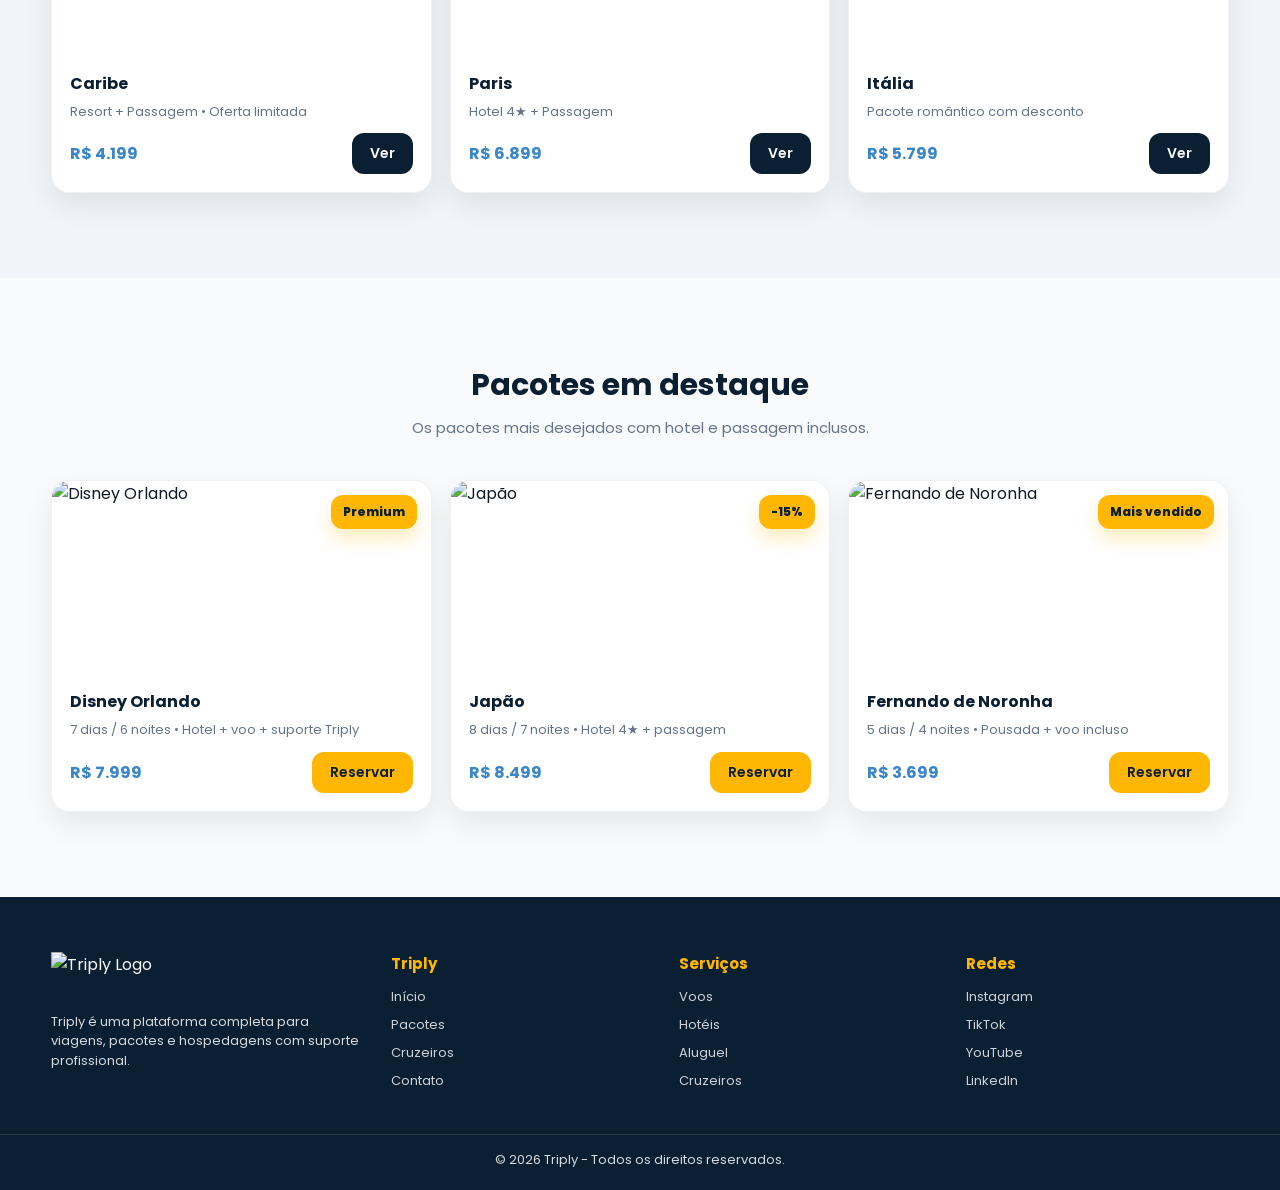
==== commit a593cc83: "final" ====
--- a/assets/index.html
+++ b/assets/index.html
@@ -217,7 +217,7 @@
         <article class="card">
           <div class="card-img-wrap">
             <span class="tag">-30%</span>
-            <img src="https://images.unsplash.com/photo-1544989164-31dc3c645987?auto=format&fit=crop&w=1400&q=80" alt="Paris">
+            <img src="https://m.media-amazon.com/images/I/81W8cXgfrQL._AC_UF894,1000_QL80_.jpg" alt="Paris">
           </div>
           <div class="card-body">
             <h3>Paris</h3>
@@ -232,7 +232,7 @@
         <article class="card">
           <div class="card-img-wrap">
             <span class="tag">-25%</span>
-            <img src="https://images.unsplash.com/photo-1526481280695-3c687fd5432c?auto=format&fit=crop&w=1400&q=80" alt="Itália">
+            <img src="https://f.i.uol.com.br/fotografia/2019/05/10/15575213435cd5e3bf6c945_1557521343_3x2_md.jpg" alt="Itália">
           </div>
 
 
@@ -245,14 +245,6 @@
             </div>
           </div>
         </article>
-        
-<article class="card">
-          <div class="card-img-wrap">
-            <span class="tag">-25%</span>
-            <img src="https://www1.folha.uol.com.br/turismo/2019/05/seis-viagens-de-carro-para-fazer-na-italia-durante-o-verao-europeu.shtml" alt="Itália">
-          </div>
-      </div>
-    </div>
   </section>
 
   <!-- PACOTES EM DESTAQUE -->
@@ -286,7 +278,6 @@
             <span class="tag">-15%</span>
             <img src="https://images.unsplash.com/photo-1505761671935-60b3a7427bad?auto=format&fit=crop&w=1400&q=80" alt="Japão">
           </div>
-
           <div class="card-body">
             <h3>Japão</h3>
             <p>8 dias / 7 noites • Hotel 4★ + passagem</p>
@@ -300,9 +291,8 @@
         <article class="card">
           <div class="card-img-wrap">
             <span class="tag">Mais vendido</span>
-            <img src="https://images.unsplash.com/photo-1526779259212-939e64788e3f?auto=format&fit=crop&w=1400&q=80" alt="Fernando de Noronha">
-          </div>
-
+            <img src="https://revistasagarana.com.br/wp-content/uploads/2011/10/revistasagarana-fernandodenoronha-fotosjeanyvesdonnardnoronha-2009-a-591.jpg" alt="Fernando de Noronha">
+          </div>
           <div class="card-body">
             <h3>Fernando de Noronha</h3>
             <p>5 dias / 4 noites • Pousada + voo incluso</p>
@@ -312,11 +302,7 @@
             </div>
           </div>
         </article>
-       <article class="card">
-          <div class="card-img-wrap">
-            <span class="tag">-15%</span>
-            <img src="https://revistasagarana.com.br/fernando-de-noronha/" alt=" fernando-de-noronha">
-          </div>
+
       </div>
     </div>
   </section>
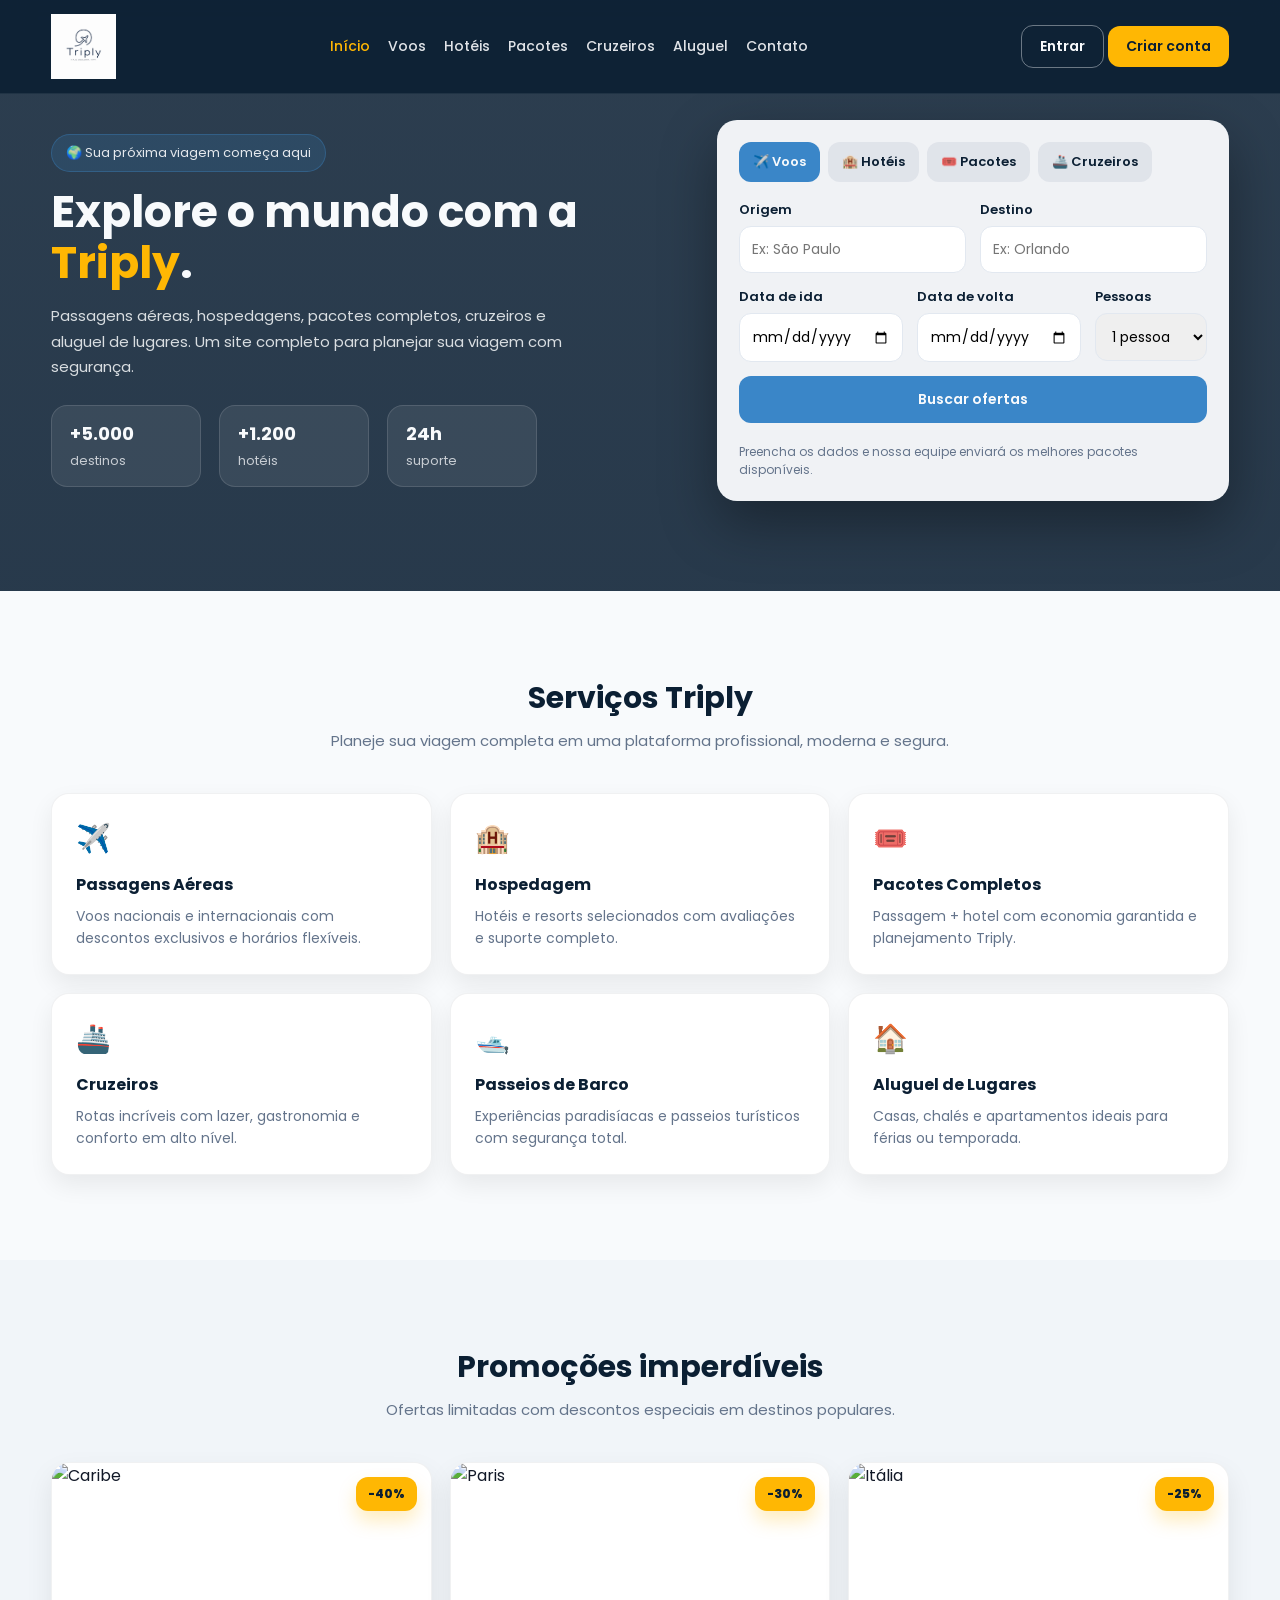
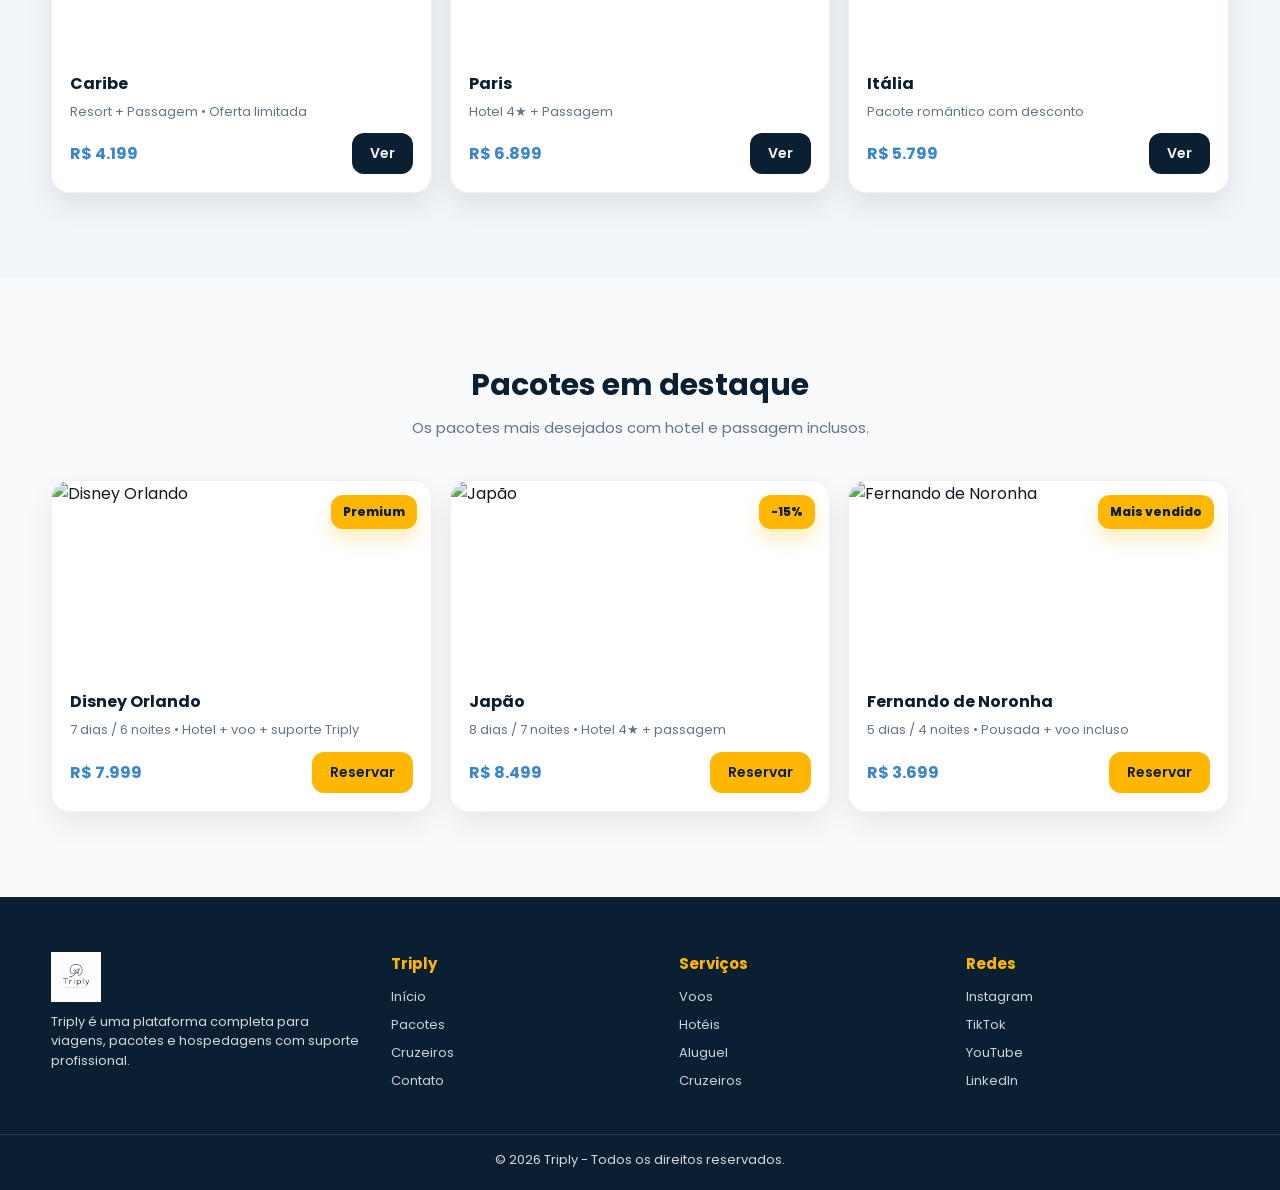
==== commit 4f020bec: "sav" ====
--- a/assets/index.html
+++ b/assets/index.html
@@ -15,7 +15,7 @@
 
 <body>
 
-  <!-- HEADER -->
+ 
   <header class="header">
     <div class="container header-inner">
 
@@ -41,7 +41,7 @@
     </div>
   </header>
 
-  <!-- HERO -->
+
   <section class="hero" id="inicio" style="background-image:url('https://images.unsplash.com/photo-1500530855697-b586d89ba3ee?auto=format&fit=crop&w=1600&q=80');">
     <div class="container">
 
@@ -54,7 +54,7 @@
 
           <p class="hero-subtitle">
             Passagens aéreas, hospedagens, pacotes completos, cruzeiros e aluguel de lugares.
-            Um site completo com estilo profissional para planejar sua viagem com segurança.
+            Um site completo para planejar sua viagem com segurança.
           </p>
 
           <div class="hero-stats">
@@ -75,7 +75,7 @@
           </div>
         </div>
 
-        <!-- SEARCH BOX -->
+     
         <div class="search-box">
 
           <div class="search-tabs">
@@ -135,7 +135,7 @@
     </div>
   </section>
 
-  <!-- SERVICES -->
+ 
   <section class="section" id="servicos">
     <div class="container">
 
@@ -188,7 +188,7 @@
     </div>
   </section>
 
-  <!-- PROMOÇÕES -->
+
   <section class="section section-muted" id="promocoes">
     <div class="container">
 
@@ -247,7 +247,7 @@
         </article>
   </section>
 
-  <!-- PACOTES EM DESTAQUE -->
+
   <section class="section" id="pacotes">
     <div class="container">
 
@@ -307,12 +307,12 @@
     </div>
   </section>
 
-  <!-- FOOTER -->
+
   <footer class="footer">
     <div class="container footer-inner">
 
       <div class="footer-brand">
-        <img src="assets/logo.png" alt="Triply Logo" class="footer-logo">
+        <img src="logo.png" alt="Triply Logo" class="footer-logo">
         <p>Triply é uma plataforma completa para viagens, pacotes e hospedagens com suporte profissional.</p>
       </div>
 
